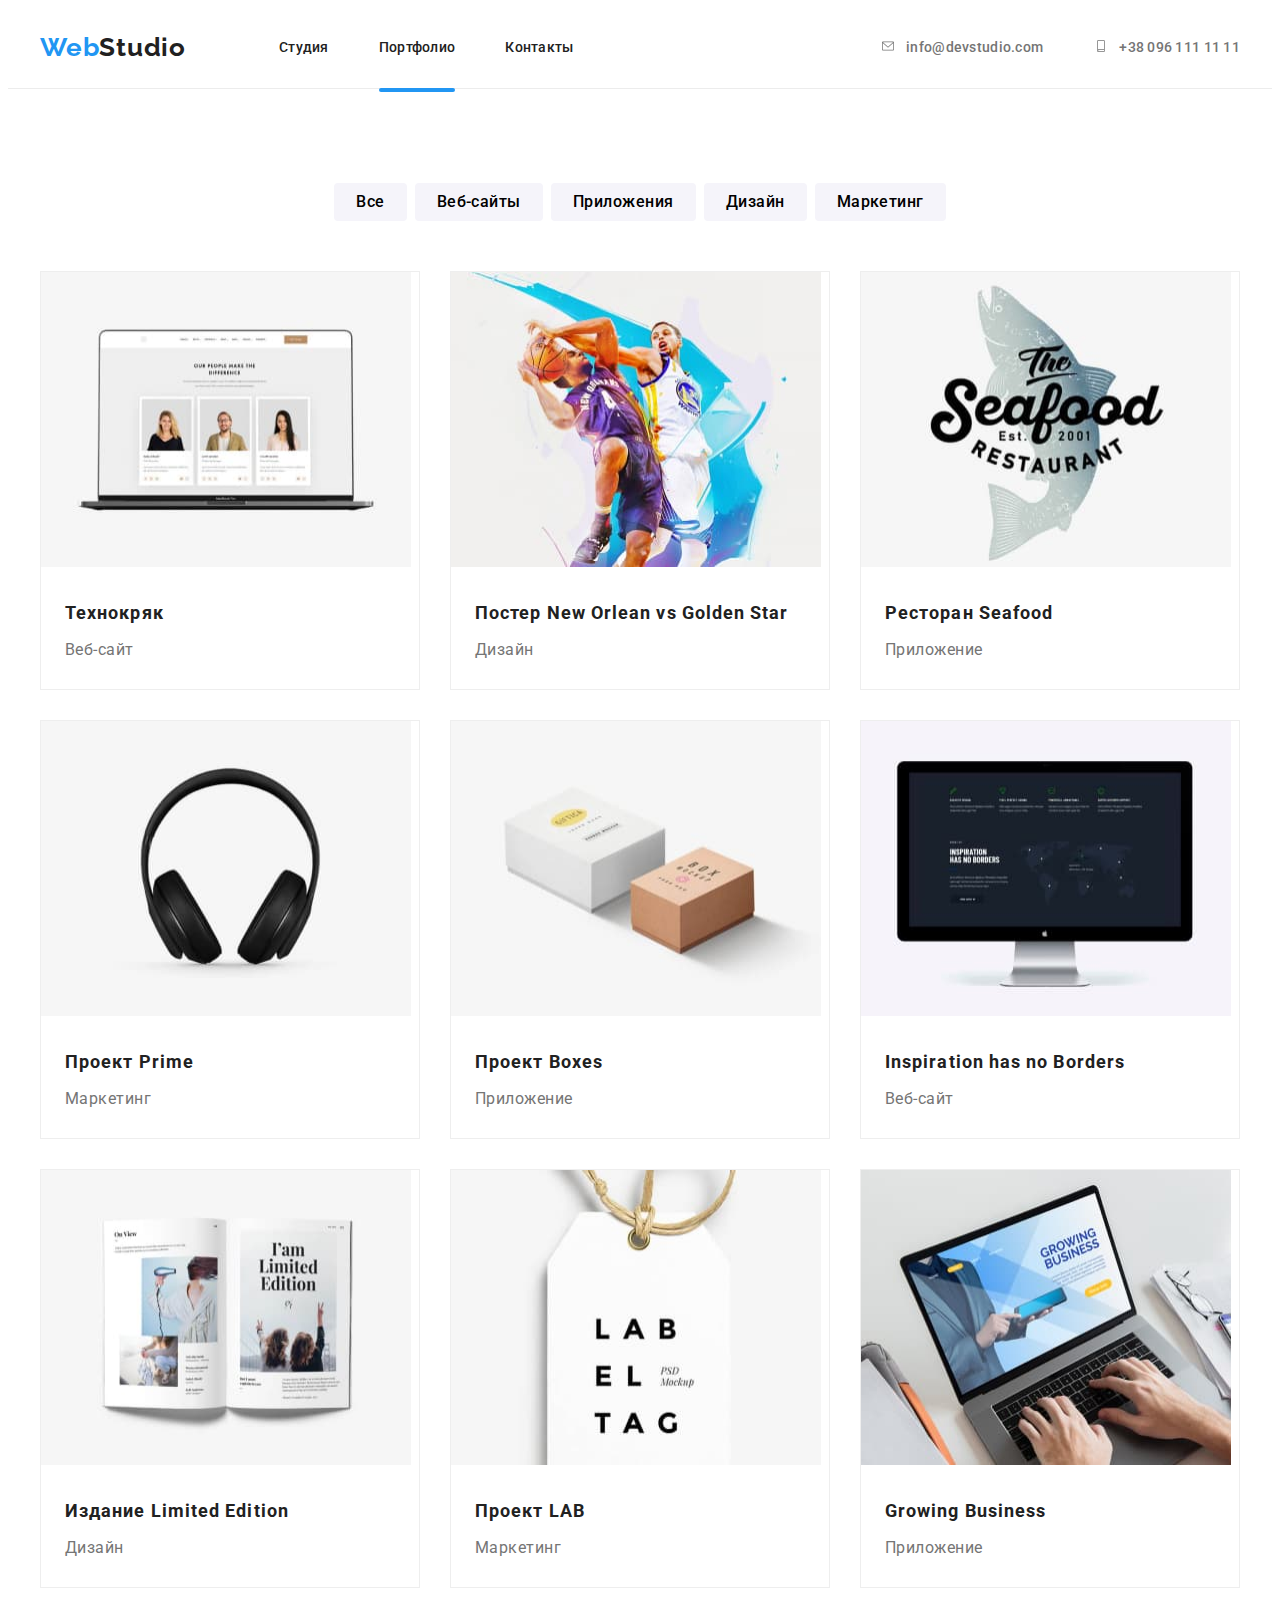
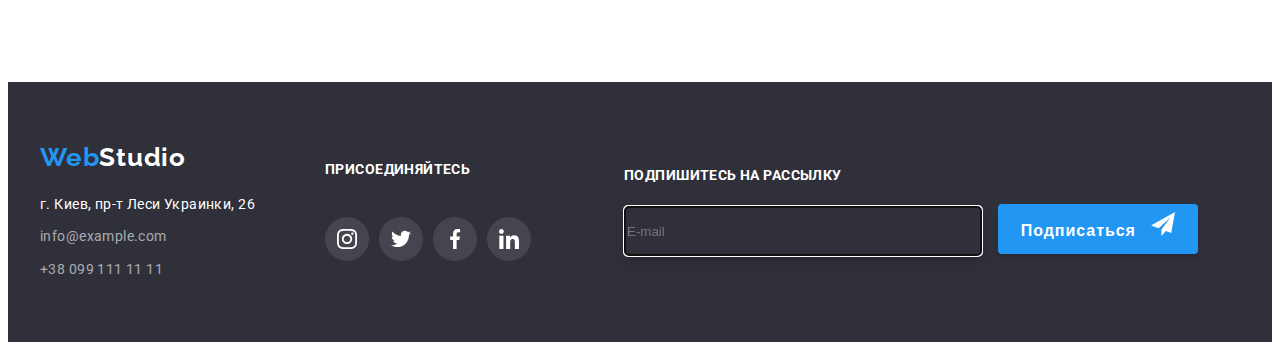
==== portfolio.html @ ca63be8d "3" ====
<!DOCTYPE html>
<html lang="ru">
<head>
    <meta charset="UTF-8">
    <meta http-equiv="X-UA-Compatible" content="IE=edge">
    <meta name="viewport" content="width=device-width, initial-scale=1.0">
    <title>Портфолио</title>
<link rel="preconnect" href="https://fonts.googleapis.com">
<link rel="preconnect" href="https://fonts.gstatic.com" crossorigin>
<link href="https://fonts.googleapis.com/css2?family=Raleway:wght@700&family=Roboto:wght@400;500;700;900&display=swap"
      rel="stylesheet">
<link rel="stylesheet" href="https://cdnjs.cloudflare.com/ajax/libs/modern-normalize/1.1.0/modern-normalize.min.css"
    integrity="sha512-wpPYUAdjBVSE4KJnH1VR1HeZfpl1ub8YT/NKx4PuQ5NmX2tKuGu6U/JRp5y+Y8XG2tV+wKQpNHVUX03MfMFn9Q=="
    crossorigin="anonymous" referrerpolicy="no-referrer" />
    <link rel="stylesheet" href="./css/styles.css" />
</head>
<body>
<header class="header">
    <div class="container">
        <nav class="header-nav-navigation">
            <a class="header-logo link" lang="en" href=""><span class="web">Web</span>Studio</a>

            <ul class="header-list list">
                <li class="header-list-li">
                    <a class="header-navigation list link" href="./index.html">Студия</a>
                </li>
                <li class="header-list-li">
                    <a class="header-navigation list link active" href="./portfolio.html">Портфолио</a>
                </li>
                <li class="header-list-li">
                    <a class="header-navigation list link" href="">Контакты</a>
                </li>
            </ul>
        </nav>
        <div class="header-contacts-list">

            <a class="header-contacts-mail link" href="info@devstudio.com">
                <svg class="header-svg-mail" width="16" height="12">
                    <use href="./images/sprite.svg#icon-envelope"></use>
                </svg>info@devstudio.com
            </a>

            <a class="header-contacts-tel link" href="tel:+380961111111">
                <svg class="header-svg-mail" width="16" height="12">
                    <use href="./images/sprite.svg#icon-smartphone"></use>
                </svg>+38 096 111 11 11
            </a>
        </div>
    </div>
</header>
    <main class="portfolio-main">  
        <h1 hidden>Портфолио</h1>
     <section class="section">
        <div class="container">
            <ul class="portfolio-main-list-button list">
                <li class="portfolio-main-li-button">
                    <button class="portfolio-main-button" type="button">Все</button>
                </li>
                <li class="portfolio-main-li-button">
                    <button class="portfolio-main-button" type="button">Веб-сайты</button>
                </li>
                <li class="portfolio-main-li-button">
                    <button class="portfolio-main-button" type="button">Приложения</button>
                </li>
                <li class="portfolio-main-li-button">
                    <button class="portfolio-main-button" type="button">Дизайн</button>
                </li>
                <li class="portfolio-main-li-button">
                    <button class="portfolio-main-button" type="button">Маркетинг</button>
                </li>
            </ul>
            <ul class="portfolio-main-list-img list">
                <li class="portfolio-thumb">
                    <div class="portfolio-thumb-overlay">
                        <img class="portfolio-main-img" src="./images/goit-markup-hw-02-img1.jpg" alt="Игорь Демьяненко" width="370" height="295">
                        <p class="portfolio-thumb-p">Технокряк это современная площадка распространения коронавируса. Компании используют эту платформу для цифрового
                            шпионажа и атак на защищённые сервера конкурентов.
                        </p>
                    </div>
                    <div class="portfolio-main-text">
                        <h3 class="portfolio-main-h3">Технокряк</h3>
                        <p class="portfolio-main-p">Веб-сайт</p>
                    </div>
                </li>
                <li class="portfolio-thumb">
                    <div class="portfolio-thumb-overlay">
                    <img class="portfolio-main-img" src="./images/goit-markup-hw-02-img2.jpg" alt="Игорь Демьяненко" width="370" height="295">
                    <p class="portfolio-thumb-p">Технокряк это современная площадка распространения коронавируса. Компании используют эту
                        платформу для цифрового
                        шпионажа и атак на защищённые сервера конкурентов.
                    </p>
                    </div>
                    <div class="portfolio-main-text">
                        <h3 class="portfolio-main-h3">Постер New Orlean vs Golden Star</h3>
                        <p class="portfolio-main-p">Дизайн</p>
                    </div>
                </li>
                <li class="portfolio-thumb">
                    <div class="portfolio-thumb-overlay">
                                        <img class="portfolio-main-img" src="./images/goit-markup-hw-02-img3.jpg" alt="Игорь Демьяненко" width="370"
                                            height="295">
                        <p class="portfolio-thumb-p">Технокряк это современная площадка распространения коронавируса. Компании используют
                            эту
                            платформу для цифрового
                            шпионажа и атак на защищённые сервера конкурентов.
                        </p>
                    </div>
                    <div class="portfolio-main-text">
                        <h3 class="portfolio-main-h3">Ресторан Seafood</h3>
                        <p class="portfolio-main-p">Приложение</p>
                    </div>
                </li>
                <li class="portfolio-thumb">
                    <div class="portfolio-thumb-overlay">
                                            <img class="portfolio-main-img" src="./images/goit-markup-hw-02-img4.jpg" alt="Игорь Демьяненко" width="370"
                                                height="295">
                        <p class="portfolio-thumb-p">Технокряк это современная площадка распространения коронавируса. Компании используют
                            эту
                            платформу для цифрового
                            шпионажа и атак на защищённые сервера конкурентов.
                        </p>
                    </div>
                    <div class="portfolio-main-text">
                        <h3 class="portfolio-main-h3">Проект Prime</h3>
                        <p class="portfolio-main-p">Маркетинг</p>
                    </div>
                </li>
                <li class="portfolio-thumb">
                    <div class="portfolio-thumb-overlay">
                                        <img class="portfolio-main-img" src="./images/goit-markup-hw-02-img5.jpg" alt="Игорь Демьяненко" width="370"
                                            height="295">
                        <p class="portfolio-thumb-p">Технокряк это современная площадка распространения коронавируса. Компании используют
                            эту
                            платформу для цифрового
                            шпионажа и атак на защищённые сервера конкурентов.
                        </p>
                    </div>
                    <div class="portfolio-main-text">
                        <h3 class="portfolio-main-h3">Проект Boxes</h3>
                        <p class="portfolio-main-p">Приложение</p>
                    </div>
                </li>
                <li class="portfolio-thumb">
                    <div class="portfolio-thumb-overlay">
                                            <img class="portfolio-main-img" src="./images/goit-markup-hw-02-img6.jpg" alt="Игорь Демьяненко" width="370"
                                                height="295">
                        <p class="portfolio-thumb-p">Технокряк это современная площадка распространения коронавируса. Компании используют
                            эту
                            платформу для цифрового
                            шпионажа и атак на защищённые сервера конкурентов.
                        </p>
                    </div>
                    <div class="portfolio-main-text">
                        <h3 class="portfolio-main-h3">Inspiration has no Borders</h3>
                        <p class="portfolio-main-p">Веб-сайт</p>
                    </div>
                </li>
                <li class="portfolio-thumb">
                    <div class="portfolio-thumb-overlay">
                                            <img class="portfolio-main-img" src="./images/goit-markup-hw-02-img7.jpg" alt="Игорь Демьяненко" width="370"
                                                height="295">
                        <p class="portfolio-thumb-p">Технокряк это современная площадка распространения коронавируса. Компании используют
                            эту
                            платформу для цифрового
                            шпионажа и атак на защищённые сервера конкурентов.
                        </p>
                    </div>
                    <div class="portfolio-main-text">
                        <h3 class="portfolio-main-h3">Издание Limited Edition</h3>
                        <p class="portfolio-main-p">Дизайн</p>
                    </div>
                </li>
                <li class="portfolio-thumb">
                    <div class="portfolio-thumb-overlay">
                                        <img class="portfolio-main-img" src="./images/goit-markup-hw-02-img8.jpg" alt="Игорь Демьяненко" width="370"
                                            height="295">
                        <p class="portfolio-thumb-p">Технокряк это современная площадка распространения коронавируса. Компании используют
                            эту
                            платформу для цифрового
                            шпионажа и атак на защищённые сервера конкурентов.
                        </p>
                    </div>
                    <div class="portfolio-main-text">
                        <h3 class="portfolio-main-h3">Проект LAB</h3>
                        <p class="portfolio-main-p">Маркетинг</p>
                    </div>
                </li>
                <li class="portfolio-thumb">
                    <div class="portfolio-thumb-overlay">
                                        <img class="portfolio-main-img" src="./images/goit-markup-hw-02-img9.jpg" alt="Игорь Демьяненко" width="370"
                                            height="295">
                        <p class="portfolio-thumb-p">Технокряк это современная площадка распространения коронавируса. Компании используют
                            эту
                            платформу для цифрового
                            шпионажа и атак на защищённые сервера конкурентов.
                        </p>
                    </div>
                    <div class="portfolio-main-text">
                        <h3 class="portfolio-main-h3">Growing Business</h3>
                        <p class="portfolio-main-p">Приложение</p>
                    </div>
                </li>
            </ul>
        </div>
     </section>
    </main>
<footer class="footer">
    <div class="container flex">
        <div>
            <a class="footer-logo link" lang="en" href=""><span class="web">Web</span>Studio</a>
            <address>
                <ul class="footer-address list">
                    <li> <a class="footer-link-address link" href="https://goo.gl/maps/n62LRxzVTR8Y5iui9">г. Киев, пр-т
                            Леси
                            Украинки, 26</a></li>
                    <li> <a class="footer-address-link link foot" href="info@example.com">info@example.com</a></li>
                    <li> <a class="footer-address-link link" href="tel:+380991111111">+38 099 111 11 11</a></li>
                </ul>
            </address>
        </div>
        <div class="footer-logo-container">
            <h3 class="footer-h3">присоединяйтесь</h3><br>
            <ul class="footer-logo-list list">
                <li class="footer-logo-list-li">
                    <a href="" class="footer-logo-link link">
                        <svg width="20" height="20">
                            <use href="./images/sprite.svg#icon-instagram"></use>
                        </svg>
                    </a>
                </li>
                <li class="footer-logo-list-li">
                    <a href="" class="footer-logo-link link">
                        <svg width="20" height="20">
                            <use href="./images/sprite.svg#icon-twitter"></use>
                        </svg>
                    </a>
                </li>
                <li class="footer-logo-list-li">
                    <a href="" class="footer-logo-link link">
                        <svg width="20" height="20">
                            <use href="./images/sprite.svg#icon-facebook"></use>
                        </svg>
                    </a>
                </li>
                <li class="footer-logo-list-li">
                    <a href="" class="footer-logo-link link">
                        <svg width="20" height="20">
                            <use href="./images/sprite.svg#icon-linkedin"></use>
                        </svg>
                    </a>
                </li>
            </ul>
        </div>
        <form class="footer-form">
            <div class="footer-form-div">
                <p class="footer-form-title">Подпишитесь на рассылку</p>
                <label for="mail"></label>
                <input class="footer-form-input" type="mail"
                name="mail"
                id="mail"
                placeholder="E-mail"
                autofocus>
                <button class="footer-form-button" type="submit">Подписаться
                 <svg class="footer-form-icon" width="24px" height="24px">
                     <use href="/images/sprite.svg#icon-send"></use>
                 </svg>
                </button>
            </div>
        </form>
    </div>  
</footer>
</body>
</html>
---- css/styles.css ----
:root {
  --first-color: #212121;
  --second-color: #2196f3;
  --third-color: #757575;
  --fourth-color: #2f303a;
  --fifth-color: #ffffff;
}
body {
  font-family: 'Roboto', sans-serif;
  color: var(--first-color);
}
p,
h1,
h2,
h3,
h4,
h5,
h6 {
  margin-top: 0;
  margin-bottom: 0;
}

ul {
  margin-top: 0;
  margin-bottom: 0;
  padding-left: 0;
}
.container {
  width: 1200px;
  margin: 0 auto;
  padding-left: 15px;
  padding-right: 15px;
}

.list {
  list-style: none;
}
.link {
  text-decoration: none;
}
.section {
  padding-top: 94px;
  padding-bottom: 94px;
}
.section-fix {
  padding-bottom: 0;
}
.visually-hidden {
  position: absolute;
  width: 1px;
  height: 1px;
  margin: -1px;
  padding: 0;
  overflow: hidden;
  border: 0;
  clip: rect(0 0 0 0);
}
/* !!!!!!!!!!!!!!!!!!!Modal !!!!!!!!!!!!!!!!!*/
.modal-div {
  position: fixed;
  top: 0;
  left: 0;
  width: 100%;
  height: 100%;
  background: rgba(0, 0, 0, 0.2);
}
.modal-div.is-hidden {
  opacity: 0;
  pointer-events: none;
}
.modal {
  width: 528px;
  min-height: 581px;
  background-color: var(--fifth-color);
  position: absolute;
  top: 50%;
  left: 50%;
  transform: translate(-50%, -50%);
  box-shadow: 0px 1px 3px rgba(0, 0, 0, 0.12), 0px 1px 1px rgba(0, 0, 0, 0.14),
    0px 2px 1px rgba(0, 0, 0, 0.2);
  border-radius: 4px;
  padding: 40px;
}
.modal-icon {
  width: 11px;
  height: 11px;
  fill: var(--first-color);
}
.modal-icon:focus {
  fill: var(--second-color);
}
.modal-button {
  position: absolute;
  width: 30px;
  height: 30px;
  background: #ffffff;
  border-radius: 50%;
  border: 1px solid rgba(0, 0, 0, 0.1);
  top: 8px;
  right: 8px;
}

.modal-title {
  display: block;
  font-weight: bold;
  font-size: 20px;
  line-height: 1.15;
  text-align: center;
  letter-spacing: 0.03em;
  margin-bottom: 12px;
}
.modal-form-field {
  margin-bottom: 10px;
}
.modal-label {
  display: block;
  font-weight: normal;
  font-size: 12px;
  line-height: 1.16;
  letter-spacing: 0.01em;
  color: var(--third-color);
  margin-bottom: 4px;
}
.input-wrap {
  display: block;
  position: relative;
}
.modal-form-input {
  width: 100%;
  height: 40px;
  border: 1px solid rgba(33, 33, 33, 0.2);
  box-sizing: border-box;
  border-radius: 4px;
  padding-left: 42px;
}
.modal-form-icon {
  position: absolute;
  left: 15px;
  top: 50%;
  transform: translateY(-50%);
}
.modal-form-textarea {
  width: 100%;
  height: 120px;
  border: 1px solid rgba(33, 33, 33, 0.2);
  box-sizing: border-box;
  border-radius: 4px;
  padding: 12px 16px 12px 16px;
  resize: none;
  margin-bottom: 20px;
}
.modal-form-textarea::placeholder {
  font-weight: normal;
  font-size: 14px;
  line-height: 1.14;
  letter-spacing: 0.01em;
  color: rgba(117, 117, 117, 0.5);
}
.modal-form-checkbox-label {
  display: flex;
  align-items: center;
  font-size: 14px;
  line-height: 1.71;
  letter-spacing: 0.03em;
}
.icon-check {
  width: 16px;
  height: 15px;
  border: 2px solid #212121;
  border-radius: 2px;
  margin-right: 8px;
  display: flex;
  align-items: center;
  justify-content: center;
  fill: var(--fifth-color);
}
.modal-form-checkbox:checked + .modal-form-checkbox-label > .icon-check {
  background: var(--second-color);
  border: none;
}

/* !!!!!!!!!!!!!!!!!!!header !!!!!!!!!!!!!!!!!*/
.header {
  border-bottom: 1px solid #ececec;
}
.header .container {
  display: flex;
  align-items: center;
}
.header-nav-navigation {
  display: flex;
  align-items: center;
}
.header-logo {
  display: block;
  font-family: 'Raleway';
  font-weight: 700;
  font-size: 26px;
  line-height: 1.19;
  letter-spacing: 0.03em;
  color: var(--first-color);
  padding-top: 24px;
  padding-bottom: 25px;
}
.header-list {
  display: flex;
  align-items: center;
  margin-left: 93px;
}
.web {
  color: var(--second-color);
}
.header-navigation {
  display: block;
  font-weight: 500;
  font-size: 14px;
  line-height: 1.14;
  letter-spacing: 0.02em;
  color: var(--first-color);
  padding-top: 32px;
  padding-bottom: 32px;
  transition: color 250ms cubic-bezier(0.4, 0, 0.2, 1);
}
.header-list-li:not(:last-child) {
  margin-right: 50px;
}
.header-navigation:hover,
.header-navigation:focus {
  color: var(--second-color);
}
.header-contacts-mail:hover,
.header-contacts-mail:focus {
  color: var(--second-color);
}
.header-contacts-tel:hover,
.header-contacts-tel:focus {
  color: var(--second-color);
}
.header-contacts-list {
  margin-left: auto;
  display: flex;
}
.header-contacts-mail,
.header-contacts-tel {
  display: block;
  font-weight: 500;
  font-size: 14px;
  line-height: 1.14;
  letter-spacing: 0.02em;
  color: var(--third-color);
  padding-top: 32px;
  padding-bottom: 32px;
}
.header-contacts-mail {
  margin-right: 50px;
}
.header-svg-mail {
  align-items: center;
  margin-right: 10px;
  fill: currentColor;
}
.active::after {
  content: '';
  position: absolute;
  left: 0;
  width: 100%;
  height: 4px;
  bottom: -4px;
  background-color: #2196f3;
  border-radius: 2px;
}

.header-list-li {
  position: relative;
}

/* !!!!!!!!!!!!!main portfolio!!!!!!!!!!!!!!! */

.portfolio-main-list-button {
  display: flex;
  margin-bottom: 50px;
  justify-content: center;
}
.portfolio-main-button {
  background-color: #f5f4fa;
  font-family: 'Roboto';
  font-weight: 500;
  font-size: 16px;
  line-height: 1.62;
  letter-spacing: 0.03em;
  border: none;
  cursor: pointer;
  border-radius: 4px;
  padding: 6px 22px;
  transition: color 250ms cubic-bezier(0.4, 0, 0.2, 1),
    background-color 250ms cubic-bezier(0.4, 0, 0.2, 1),
    box-shadow 250ms cubic-bezier(0.4, 0, 0.2, 1);
}
.portfolio-main-li-button:not(:last-child) {
  margin-right: 8px;
}
.portfolio-main-button:hover,
.portfolio-main-button:focus {
  color: var(--fifth-color);
  background-color: var(--second-color);
  box-shadow: 0px 3px 1px rgba(0, 0, 0, 0.1), 0px 1px 2px rgba(0, 0, 0, 0.08),
    0px 2px 2px rgba(0, 0, 0, 0.12);
}
.portfolio-main-list-img {
  display: flex;
  flex-wrap: wrap;
  margin-left: -30px;
  margin-top: -30px;
}
.portfolio-thumb {
  width: 370px;
  background: #ffffff;
  border: 1px solid #eeeeee;
  box-sizing: border-box;
  transition: box-shadow 250ms cubic-bezier(0.4, 0, 0.2, 1);
}
.portfolio-thumb-overlay {
  position: relative;
  overflow: hidden;
}
.portfolio-thumb-p {
  display: flex;
  position: absolute;
  top: 0;
  left: 0;
  color: var(--fifth-color);
  background: rgba(33, 150, 243, 0.9);
  font-weight: normal;
  font-size: 18px;
  line-height: 1.5;
  height: 100%;
  padding: 24px;
  align-items: center;
  overflow: auto;
  letter-spacing: 0.03em;
  transform: translateY(100%);
  transition: transform 250ms cubic-bezier(0.4, 0, 0.2, 1);
}

.portfolio-thumb:hover .portfolio-thumb-p {
  transform: translateY(0%);
}
.portfolio-thumb:hover,
.portfolio-thumb:focus {
  box-shadow: 0px 1px 1px rgba(0, 0, 0, 0.12), 0px 4px 4px rgba(0, 0, 0, 0.06),
    1px 4px 6px rgba(0, 0, 0, 0.16);
  cursor: pointer;
}
.portfolio-thumb {
  flex-basis: calc((100% - 3 * 30px) / 3);
  margin-left: 30px;
  margin-top: 30px;
}
.portfolio-main-h3 {
  font-weight: bold;
  font-size: 18px;
  line-height: 2;
  letter-spacing: 0.06em;
  margin-bottom: 4px;
}
.portfolio-main-p {
  font-weight: normal;
  font-size: 16px;
  line-height: 1.87;
  letter-spacing: 0.03em;
  color: var(--third-color);
}
.portfolio-main-text {
  padding: 24px;
}
/* !!!!!!!!!!!!!!!!!main studio!!!!!!!!!! */
.studio-section-one {
  display: block;
  height: 600px;
  background: #2f303a;
  padding-top: 200px;
  background-image: linear-gradient(rgba(47, 48, 58, 0.4), rgba(47, 48, 58, 0.4)),
    url(../images/main-img.jpg);
}

.studio-h1 {
  display: block;
  font-weight: 900;
  font-size: 44px;
  line-height: 1.36;
  text-align: center;
  letter-spacing: 0.06em;
  text-transform: uppercase;
  color: var(--fifth-color);
  margin-bottom: 30px;
}
.studio-batton {
  display: block;
  font-family: 'Roboto';
  font-weight: 700;
  font-size: 16px;
  line-height: 1.87;
  letter-spacing: 0.06em;
  color: var(--fifth-color);
  background-color: var(--second-color);
  cursor: pointer;
  box-shadow: 0px 4px 4px rgba(0, 0, 0, 0.15);
  border-radius: 4px;
  margin-left: auto;
  margin-right: auto;
  width: 200px;
  height: 50px;
}
.studio-section-two-list {
  display: flex;
}
.studio-section-two-list-li:not(:last-child) {
  margin-right: 30px;
}
.studio-section-two-svg-div {
  display: flex;
  justify-content: center;
  align-items: center;
  background: #f5f4fa;
  border-radius: 4px;
  width: 270px;
  height: 120px;
  margin-bottom: 30px;
}
.studio-section-two-h3 {
  font-weight: bold;
  font-size: 14px;
  line-height: 1.14;
  letter-spacing: 0.03em;
  text-transform: uppercase;
  margin-bottom: 10px;
}
.studio-section-two-p {
  font-weight: normal;
  font-size: 14px;
  line-height: 1.71;
  letter-spacing: 0.03em;
  color: var(--third-color);
  max-width: 270px;
}
.studio-section-three {
  padding-bottom: -47px;
}
.studio-section-three-h2 {
  font-weight: bold;
  font-size: 36px;
  line-height: 1.16;
  text-align: center;
  letter-spacing: 0.03em;
  margin-bottom: 50px;
}
.studio-section-three-ul {
  display: flex;
}
.studio-section-three-li:not(:last-child) {
  margin-right: 30px;
}
.studio-section-three-li {
  position: relative;
}
.studio-section-three-h3 {
  position: absolute;
  display: flex;
  justify-content: center;
  align-items: center;
  font-weight: bold;
  font-size: 14px;
  line-height: 1.14;
  text-align: center;
  letter-spacing: 0.03em;
  text-transform: uppercase;
  width: 370px;
  height: 70px;
  color: var(--fifth-color);
  background: rgba(47, 48, 58, 0.8);
  bottom: 0;
}
.studio-section-four {
  background: #f5f4fa;
  padding-top: -47px;
}
.studio-section-four-ul {
  display: flex;
  justify-content: space-between;
}
.main-thumb {
  width: 270px;
  background-color: var(--fifth-color);
  box-shadow: 0px 1px 3px rgba(0, 0, 0, 0.12), 0px 1px 1px rgba(0, 0, 0, 0.14),
    0px 2px 1px rgba(0, 0, 0, 0.2);
}
.studio-section-four-h2 {
  font-weight: bold;
  font-size: 36px;
  line-height: 1.16;
  text-align: center;
  letter-spacing: 0.03em;
  margin-bottom: 50px;
}
.studio-section-four-names {
  font-weight: 500;
  font-size: 16px;
  line-height: 1.18;
  text-align: center;
  letter-spacing: 0.03em;
  margin-bottom: 10px;
}
.studio-section-four-position {
  font-weight: normal;
  font-size: 16px;
  line-height: 1.18;
  text-align: center;
  letter-spacing: 0.03em;
  color: var(--third-color);
  padding-bottom: 16px;
}
.studio-section-four-text {
  padding-top: 30px;
  padding-bottom: 30px;
}
.socials-list {
  display: flex;
  justify-content: center;
}
.socials-list-li:not(:last-child) {
  margin-right: 10px;
}
.socials-link {
  width: 44px;
  height: 44px;
  display: flex;
  align-items: center;
  justify-content: center;
  border-radius: 50%;
  background-color: var(--fifth-color);
  fill: #afb1b8;
  transition: background-color 250ms cubic-bezier(0.4, 0, 0.2, 1),
    fill 250ms cubic-bezier(0.4, 0, 0.2, 1);
}
.socials-link:hover,
.socials-link:focus {
  background-color: var(--second-color);
  fill: var(--fifth-color);
}
.socials-link:hover,
.socials-icon,
.socials-link:focus .socials-icon {
  fill: var(--fifth-color);
}
.studio-section-five-h2 {
  font-weight: bold;
  font-size: 36px;
  line-height: 1.16;
  text-align: center;
  letter-spacing: 0.03em;
  margin-bottom: 50px;
}
.studio-section-five-list-li:not(:last-child) {
  margin-right: 30px;
}
.studio-section-five-link {
  width: 170px;
  height: 92px;
  display: flex;
  align-items: center;
  justify-content: center;
  background-color: var(--fifth-color);
  fill: #afb1b8;
  border: 1px solid #afb1b8;
  box-sizing: border-box;
  border-radius: 4px;
  transition: fill 250ms cubic-bezier(0.4, 0, 0.2, 1),
    border-color 250ms cubic-bezier(0.4, 0, 0.2, 1);
}
.footer-svg-size {
  width: 106px;
  height: 60px;
}
.studio-section-five-link:focus,
.studio-section-five-link:hover {
  fill: var(--second-color);
  border-color: var(--second-color);
}
/* !!!!!!!!!!!!!!!!footer!!!!!!!!!!!!!!!! */
.footer {
  background: var(--fourth-color);
  padding-top: 60px;
  padding-bottom: 60px;
}
.footer-logo {
  font-family: 'Raleway';
  font-weight: 700;
  font-size: 26px;
  line-height: 1.19;
  letter-spacing: 0.03em;
  color: var(--fifth-color);
}
.footer-link-address {
  display: block;
  font-style: normal;
  font-weight: normal;
  font-size: 14px;
  line-height: 1.71;
  letter-spacing: 0.03em;
  color: var(--fifth-color);
  margin-top: 20px;
}

.footer-address-link {
  display: block;
  font-style: normal;
  font-weight: normal;
  font-size: 14px;
  line-height: 1.71;
  letter-spacing: 0.03em;
  color: rgba(255, 255, 255, 0.6);
  margin-top: 9px;
  transition: color 250ms cubic-bezier(0.4, 0, 0.2, 1);
}
.footer-link-address:hover,
.footer-link-address:focus {
  color: var(--second-color);
}
.footer-address-link:hover,
.footer-address-link:focus {
  color: var(--second-color);
}
.footer-h3 {
  font-weight: bold;
  font-size: 14px;
  line-height: 1.14;
  letter-spacing: 0.03em;
  text-transform: uppercase;
  color: var(--fifth-color);
  margin-bottom: 20px;
}
.flex {
  display: flex;
  align-items: center;
}
.footer-logo-container {
  margin-left: 70px;
}
.footer-logo-list {
  display: flex;
  justify-content: center;
}
.footer-logo-list-li:not(:last-child) {
  margin-right: 10px;
}
.footer-logo-link {
  width: 44px;
  height: 44px;
  display: flex;
  align-items: center;
  justify-content: center;
  border-radius: 50%;
  background: rgba(255, 255, 255, 0.1);
  fill: var(--fifth-color);
  transition: background-color 250ms cubic-bezier(0.4, 0, 0.2, 1);
}
.footer-logo-link:hover,
.footer-logo-link:focus {
  background-color: var(--second-color);
}
.footer-subscribe {
  margin-left: 93px;
}
.footer-form {
  margin-left: 93px;
  display: flex;
  align-items: center;
  justify-content: center;
}
.footer-form-div {
  /* justify-content: center;
  align-items: center; */
}
.footer-form-title {
  color: var(--fifth-color);
  font-weight: bold;
  font-size: 14px;
  line-height: 1.14;
  letter-spacing: 0.03em;
  text-transform: uppercase;
  margin-bottom: 20px;
}
.footer-form-input {
  width: 358px;
  height: 50px;
  left: 815px;
  top: 1736px;
  border: 1px solid rgba(255, 255, 255, 0.3);
  box-sizing: border-box;
  filter: drop-shadow(0px 4px 4px rgba(0, 0, 0, 0.15));
  border-radius: 4px;
  background-color: var(--fourth-color);
}
.footer-form-button {
  justify-content: center;
  align-items: center;
  font-size: 16px;
  font-weight: 700;
  line-height: 1.85;
  letter-spacing: 0.06em;
  text-align: center;
  width: 200px;
  height: 50px;
  color: var(--fifth-color);
  background-color: var(--second-color);
  border: 0;
  box-shadow: 0px 4px 4px rgba(0, 0, 0, 0.15);
  border-radius: 4px;
  fill: var(--fifth-color);
  margin-left: 12px;
}
.footer-form-icon {
  margin-left: 10px;
  align-items: center;
  justify-content: center;
}
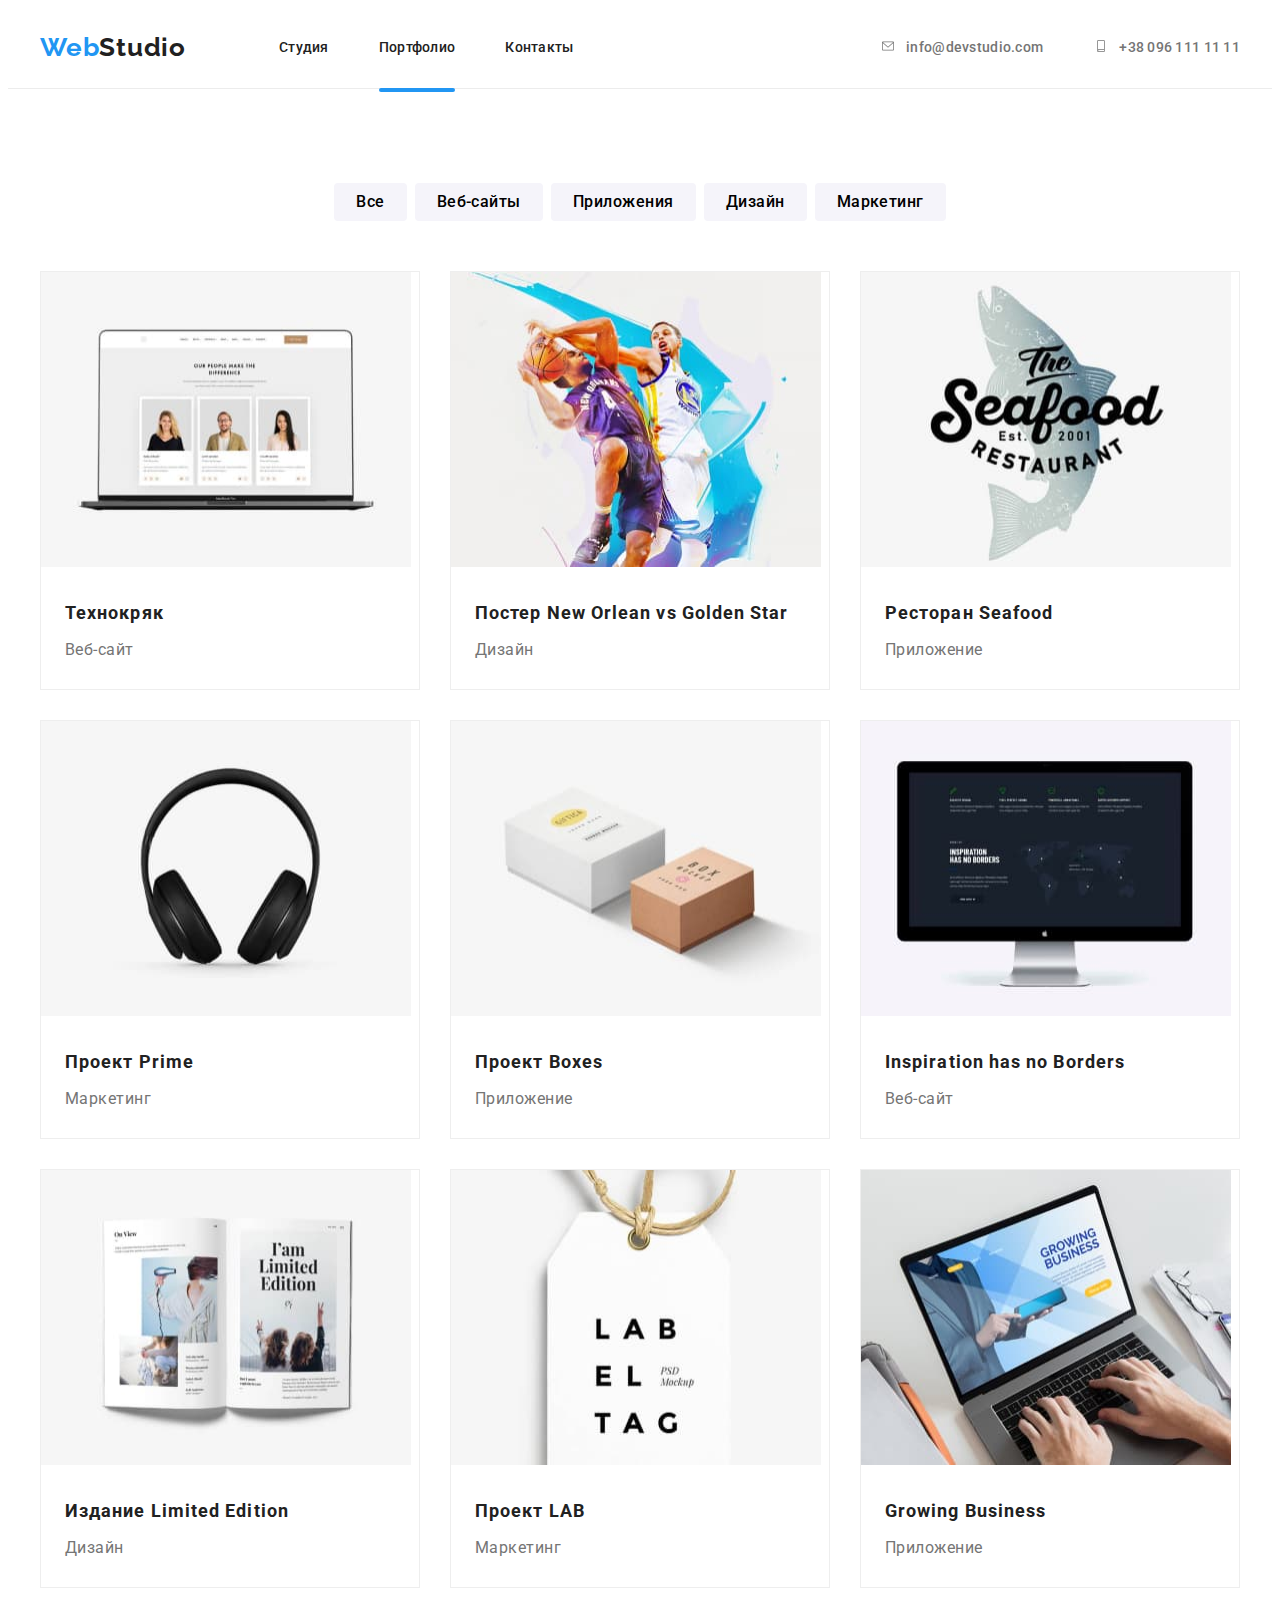
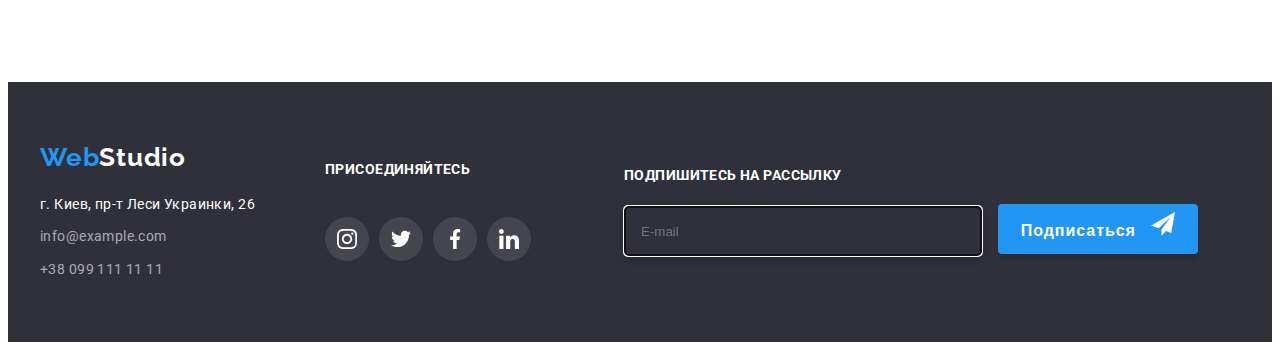
==== commit 6bccefd5: "12" ====
--- a/portfolio.html
+++ b/portfolio.html
@@ -262,7 +262,7 @@
                 autofocus>
                 <button class="footer-form-button" type="submit">Подписаться
                  <svg class="footer-form-icon" width="24px" height="24px">
-                     <use href="/images/sprite.svg#icon-send"></use>
+                     <use href="./images/sprite.svg#icon-send"></use>
                  </svg>
                 </button>
             </div>
--- a/css/styles.css
+++ b/css/styles.css
@@ -99,7 +99,10 @@
   top: 8px;
   right: 8px;
 }
-
+.modal-button:focus {
+  color: var(--second-color);
+  fill: var(--second-color);
+}
 .modal-title {
   display: block;
   font-weight: bold;
@@ -177,6 +180,20 @@
 .modal-form-checkbox:checked + .modal-form-checkbox-label > .icon-check {
   background: var(--second-color);
   border: none;
+}
+.modal-form-link {
+  color: var(--second-color);
+}
+.modal-form-btn {
+  display: block;
+  margin: 0 auto;
+  width: 200px;
+  height: 50px;
+  background: #2196f3;
+  box-shadow: 0px 4px 4px rgba(0, 0, 0, 0.15);
+  border-radius: 4px;
+  border-color: var(--second-color);
+  color: var(--fifth-color);
 }
 
 /* !!!!!!!!!!!!!!!!!!!header !!!!!!!!!!!!!!!!!*/
@@ -677,10 +694,6 @@
   align-items: center;
   justify-content: center;
 }
-.footer-form-div {
-  /* justify-content: center;
-  align-items: center; */
-}
 .footer-form-title {
   color: var(--fifth-color);
   font-weight: bold;
@@ -700,6 +713,8 @@
   filter: drop-shadow(0px 4px 4px rgba(0, 0, 0, 0.15));
   border-radius: 4px;
   background-color: var(--fourth-color);
+  padding: 16px;
+  color: var(--fifth-color);
 }
 .footer-form-button {
   justify-content: center;
